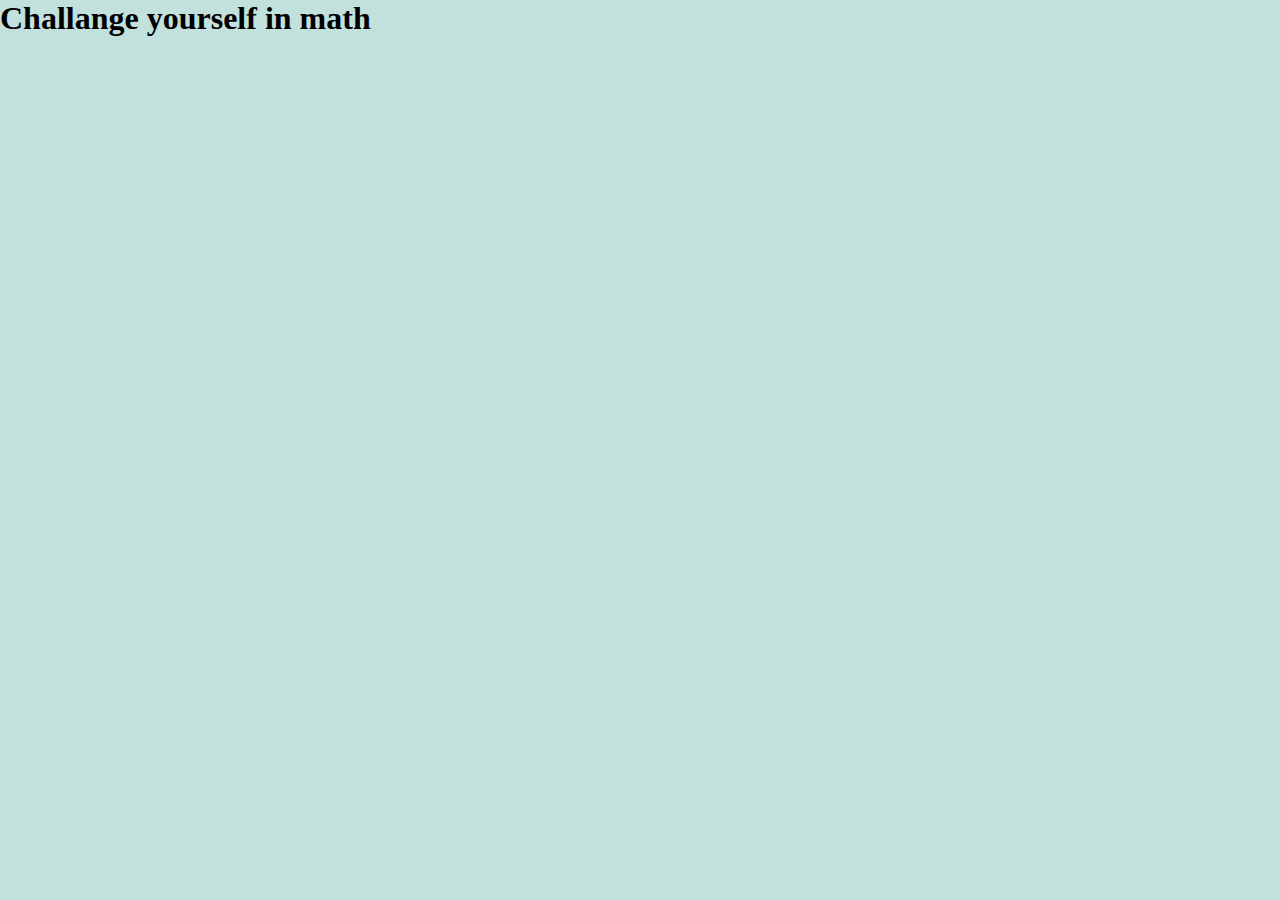
==== index.html @ 82f71c43 "text" ====
<!DOCTYPE html>
<html lang="en">
<head>
    <meta charset="UTF-8">
    <meta name="viewport" content="width=device-width, initial-scale=1.0">
    <title>Math</title>
    <link rel="stylesheet" href="style.css">
    <link href="https://cdn.jsdelivr.net/npm/bootstrap@5.3.1/dist/css/bootstrap.min.css">
</head>
<body>
<div class="container d-flex justify-content-between mt-5">
    <div class="d-flex justify-conent-center align-items-center">
        <div>
        <h1 class="text-center mb-5">
            Challange yourself in math
        </h1>

    </div>


<script src="main.js"></script>
<script src="https://cdn.jsdelivr.net/npm/bootstrap@5.3.1/dist/js/bootstrap.bundle.min.js"></script>
</body>
</html>
---- style.css ----
* {
box-sizing: border-box;
margin: 0;
padding: 0;
}

body {
background-color: #C2E1DC;
color:black;
}
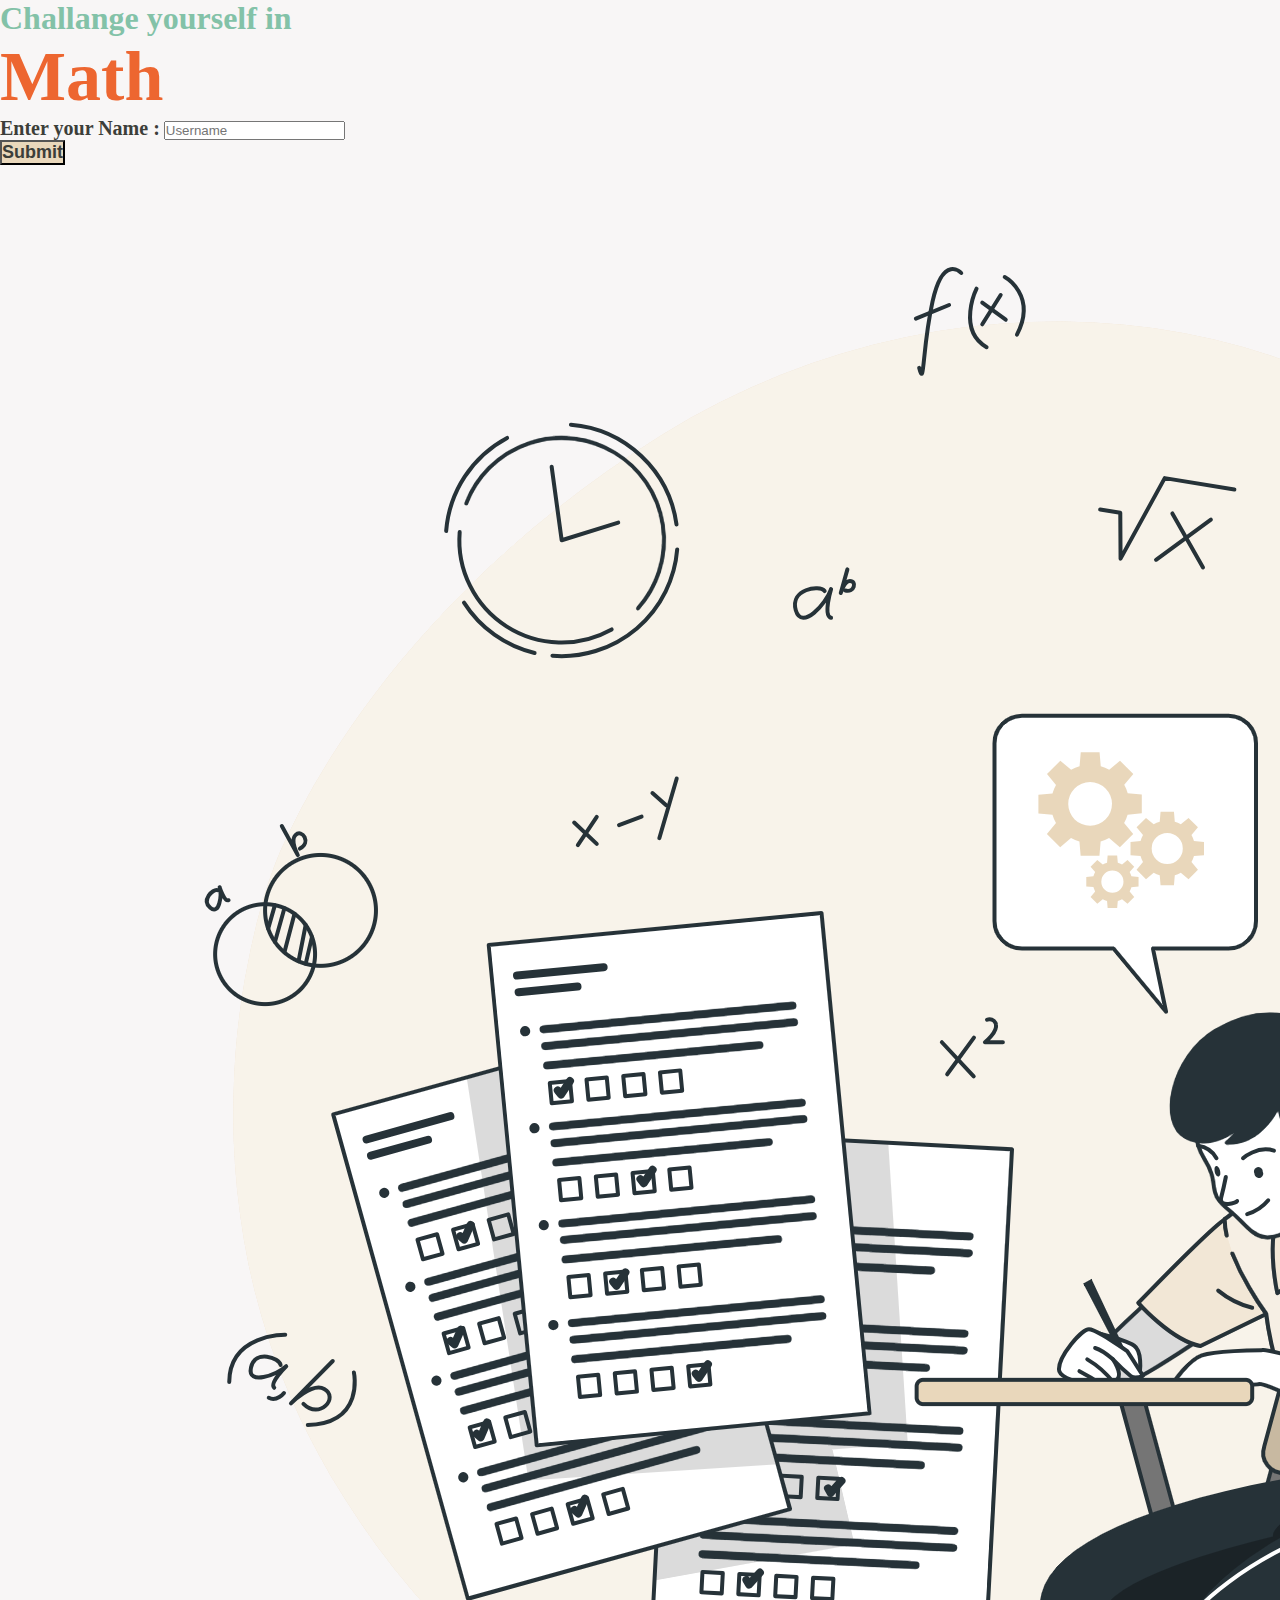
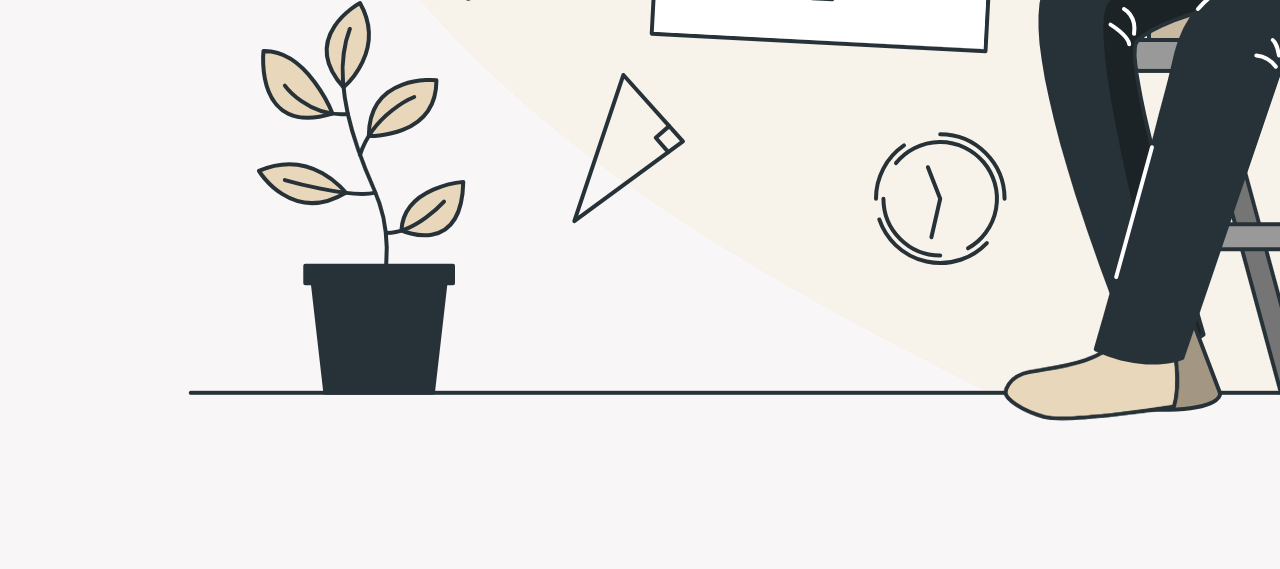
==== commit 4decbb98: "frist page style" ====
--- a/index.html
+++ b/index.html
@@ -4,18 +4,34 @@
     <meta charset="UTF-8">
     <meta name="viewport" content="width=device-width, initial-scale=1.0">
     <title>Math</title>
+    <link href="https://cdn.jsdelivr.net/npm/bootstrap@5.3.1/dist/css/bootstrap.min.css" rel="stylesheet" integrity="sha384-4bw+/aepP/YC94hEpVNVgiZdgIC5+VKNBQNGCHeKRQN+PtmoHDEXuppvnDJzQIu9" crossorigin="anonymous">
     <link rel="stylesheet" href="style.css">
-    <link href="https://cdn.jsdelivr.net/npm/bootstrap@5.3.1/dist/css/bootstrap.min.css">
+
 </head>
 <body>
 <div class="container d-flex justify-content-between mt-5">
     <div class="d-flex justify-conent-center align-items-center">
         <div>
-        <h1 class="text-center mb-5">
-            Challange yourself in math
-        </h1>
+        <h1 class="text-style text-center ">
+            Challange yourself in </h1>
+        <h1 class="text2 text-center mb-5 ">Math</h1>
+
+
+        <form  class="mb-5 d-flex gap-2 flex-column flex-md-row align-items-center justify-conent-center">
+        
+            <div class="username-style me-md-2 ">
+            <label for="username" class="form-label">Enter your Name :</label>
+            <input type="text" class="form-control" placeholder="Username" id="username" aria-describedby="username">
+        </div>
+
+            <button type="submit" class="btn d-flex align-self-center align-self-md-end" id="submit">Submit</button>
+        </form>
+        </div>
 
     </div>
+    <img src="image\Exams-bro .png" class="w-50 h-50" />
+    </div>
+    
 
 
 <script src="main.js"></script>
--- a/style.css
+++ b/style.css
@@ -3,9 +3,32 @@
 box-sizing: border-box;
 margin: 0;
 padding: 0;
+list-style: none;
 }
 
 body {
-background-color: #C2E1DC;
+background-color: #f0eded7a;
 color:black;
 } 
+
+.text-style{
+    color:#83C2A8 ;
+}
+.text2{
+    color:#ED6630;
+    font-weight: bold;
+    font-size: 70px
+    ;
+}
+.username-style label{
+    font-size: 20px;
+    color: #3C3E39;
+    font-weight: bold;
+}
+
+.btn{
+    background-color:#E9D7BB;
+    font-size: 18px;
+    font-weight: bold;
+    color:  #3C3E39;
+}
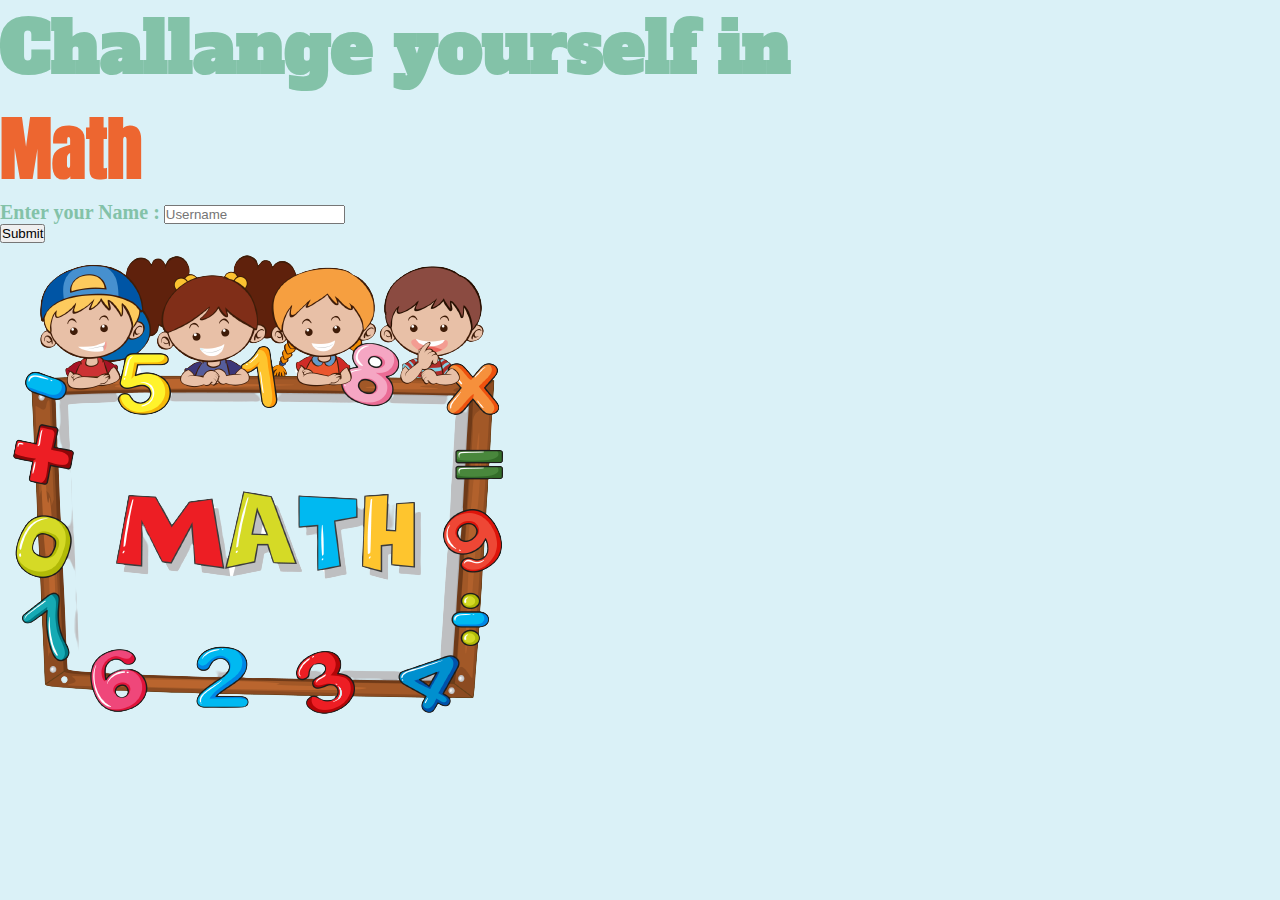
==== commit ac462f11: "new" ====
--- a/index.html
+++ b/index.html
@@ -6,13 +6,17 @@
     <title>Math</title>
     <link href="https://cdn.jsdelivr.net/npm/bootstrap@5.3.1/dist/css/bootstrap.min.css" rel="stylesheet" integrity="sha384-4bw+/aepP/YC94hEpVNVgiZdgIC5+VKNBQNGCHeKRQN+PtmoHDEXuppvnDJzQIu9" crossorigin="anonymous">
     <link rel="stylesheet" href="style.css">
+    <link rel="preconnect" href="https://fonts.googleapis.com">
+<link rel="preconnect" href="https://fonts.gstatic.com" crossorigin>
+<link href="https://fonts.googleapis.com/css2?family=Abril+Fatface&family=Alfa+Slab+One&family=Anton&family=Barriecito&family=Caprasimo&family=Play:wght@700&display=swap" rel="stylesheet">
+
 
 </head>
 <body>
 <div class="container d-flex justify-content-between mt-5">
     <div class="d-flex justify-conent-center align-items-center">
         <div>
-        <h1 class="text-style text-center ">
+        <h1 class=" mt-5 text-style text-center ">
             Challange yourself in </h1>
         <h1 class="text2 text-center mb-5 ">Math</h1>
 
@@ -24,17 +28,23 @@
             <input type="text" class="form-control" placeholder="Username" id="username" aria-describedby="username">
         </div>
 
-            <button type="submit" class="btn d-flex align-self-center align-self-md-end" id="submit">Submit</button>
+            <button type="submit" class="btn1 d-flex align-self-center align-self-md-end" id="submit">Submit</button>
         </form>
+
+        <h4 class="text-danger" id="error-message"></h4> 
         </div>
 
     </div>
-    <img src="image\Exams-bro .png" class="w-50 h-50" />
+
+    <img src="image/2mwy_4loc_220316-removebg-preview.png" class=" mt-5 w-50 h-50" />
     </div>
-    
+
+    <div id="wrapper-container"></div>
 
 
+
+<script src="https://cdn.jsdelivr.net/npm/bootstrap@5.3.1/dist/js/bootstrap.bundle.min.js"></script>
 <script src="main.js"></script>
-<script src="https://cdn.jsdelivr.net/npm/bootstrap@5.3.1/dist/js/bootstrap.bundle.min.js"></script>
+
 </body>
 </html>--- a/style.css
+++ b/style.css
@@ -7,28 +7,63 @@
 }
 
 body {
-background-color: #f0eded7a;
+background-color: #b2e1ee7a;
 color:black;
 } 
 
 .text-style{
     color:#83C2A8 ;
+    /* font-family: 'Abril Fatface', cursive; */
+    font-family: 'Alfa Slab One', cursive;
+    /* font-family: 'Anton', sans-serif;
+    font-family: 'Barriecito', cursive;
+    font-family: 'Caprasimo', cursive;
+    font-family: 'Play', sans-serif; */
+    font-size: 70px;
 }
+
 .text2{
     color:#ED6630;
-    font-weight: bold;
-    font-size: 70px
-    ;
+    /* font-weight: bold; */
+    font-size: 70px;
+    font-family: 'Anton', sans-serif;
 }
 .username-style label{
     font-size: 20px;
-    color: #3C3E39;
+    color: #83C2A8;
     font-weight: bold;
 }
 
 .btn{
-    background-color:#E9D7BB;
+    background-color: #5b9cae7a;
     font-size: 18px;
     font-weight: bold;
-    color:  #3C3E39;
+    color:  #fff;
 }
+
+
+.wrapper{
+position: absolute;
+top: 0;
+bottom: 0;
+left: 0;
+right: 0;
+background-color: hsla(0, 0%, 0%, 0.292);
+z-index: 10000;
+display: flex;
+justify-content: center;
+align-items: center;
+}
+
+.close-wrapper{
+width: 50px;
+height: 50px;
+position: absolute;
+top: 50px;
+right: 50px;
+color: white;
+cursor: pointer;
+}
+.wrapper .container{
+z-index: 1000000;
+}
